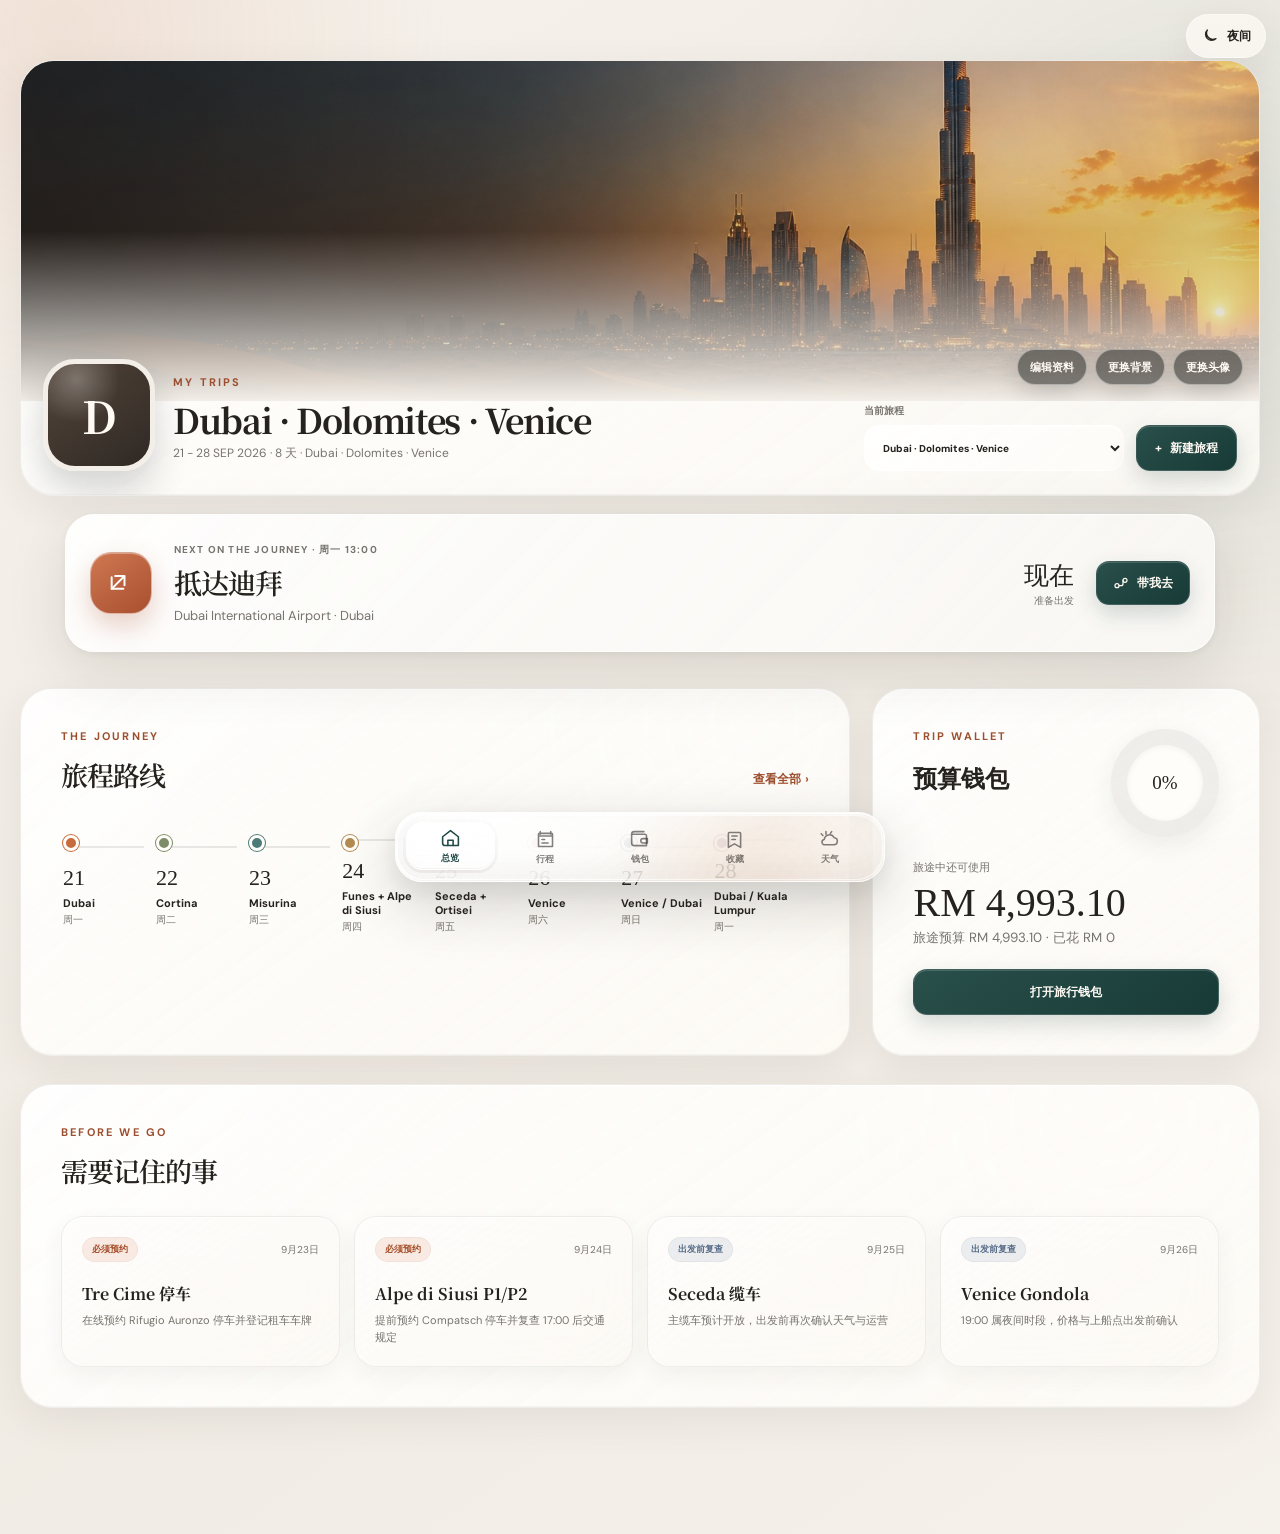
==== via26/dist-standalone.html @ f1378a46 "Rename wallet heading" ====
<!doctype html>
<html lang="zh-Hans">
  <head>
    <meta charset="UTF-8" />
    <meta name="viewport" content="width=device-width, initial-scale=1.0, viewport-fit=cover" />
    <meta name="theme-color" content="#f3efe8" />
    <meta name="apple-mobile-web-app-capable" content="yes" />
    <meta name="apple-mobile-web-app-status-bar-style" content="black-translucent" />
    <meta name="apple-mobile-web-app-title" content="旅行助手" />
    <meta name="description" content="可以建立多趟旅程、记录预算、收藏灵感与查看每日行程的旅行助手。" />
    <link rel="icon" href="./icon-192.png" sizes="192x192" type="image/png" />
    <style>
@import url("https://fonts.googleapis.com/css2?family=DM+Sans:wght@400;500;600;700&family=Noto+Serif+SC:wght@500;600;700&display=swap");

:root {
  color-scheme: light;
  --ink: #173f3a;
  --ink-2: #31534e;
  --paper: #f4f0e7;
  --paper-deep: #e9e1d4;
  --card: rgba(255, 253, 248, 0.9);
  --white: #fffdf8;
  --muted: #7c817c;
  --line: rgba(23, 63, 58, 0.12);
  --orange: #d47745;
  --orange-dark: #b95d31;
  --sage: #8f9d87;
  --blue: #677f9e;
  --shadow: 0 18px 50px rgba(55, 48, 38, 0.09);
  --shadow-soft: 0 8px 28px rgba(55, 48, 38, 0.07);
  --radius-lg: 30px;
  --radius-md: 22px;
  --radius-sm: 14px;
  --safe-bottom: env(safe-area-inset-bottom, 0px);
  --photo-rgb: 76, 112, 104;
  --photo-soft-rgb: 160, 176, 168;
  --photo-deep-rgb: 36, 54, 50;
  --on-image: #fffaf2;
  --on-image-muted: rgba(255, 250, 242, 0.82);
  --on-image-soft: rgba(255, 250, 242, 0.64);
  --scene-dubai-image: url("[data-uri]");
  --scene-dolomites-image: url("[data-uri]");
  --scene-venice-image: url("[data-uri]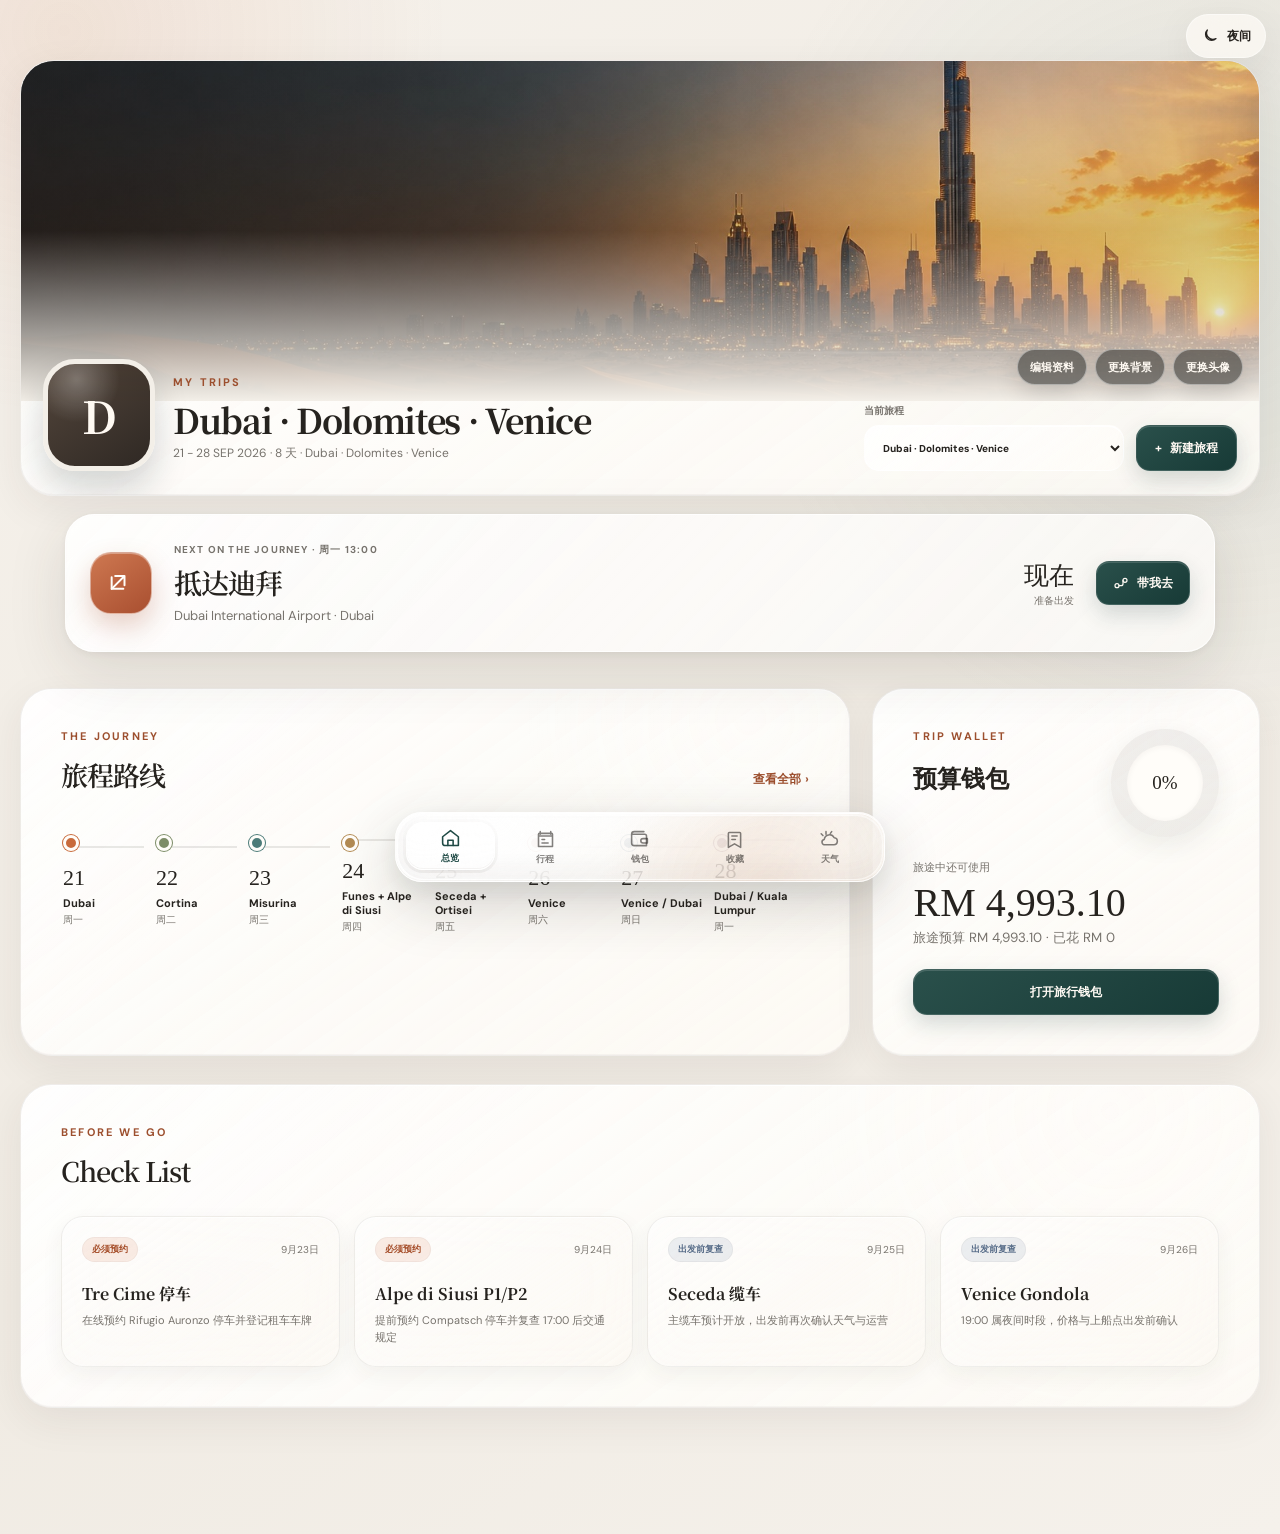
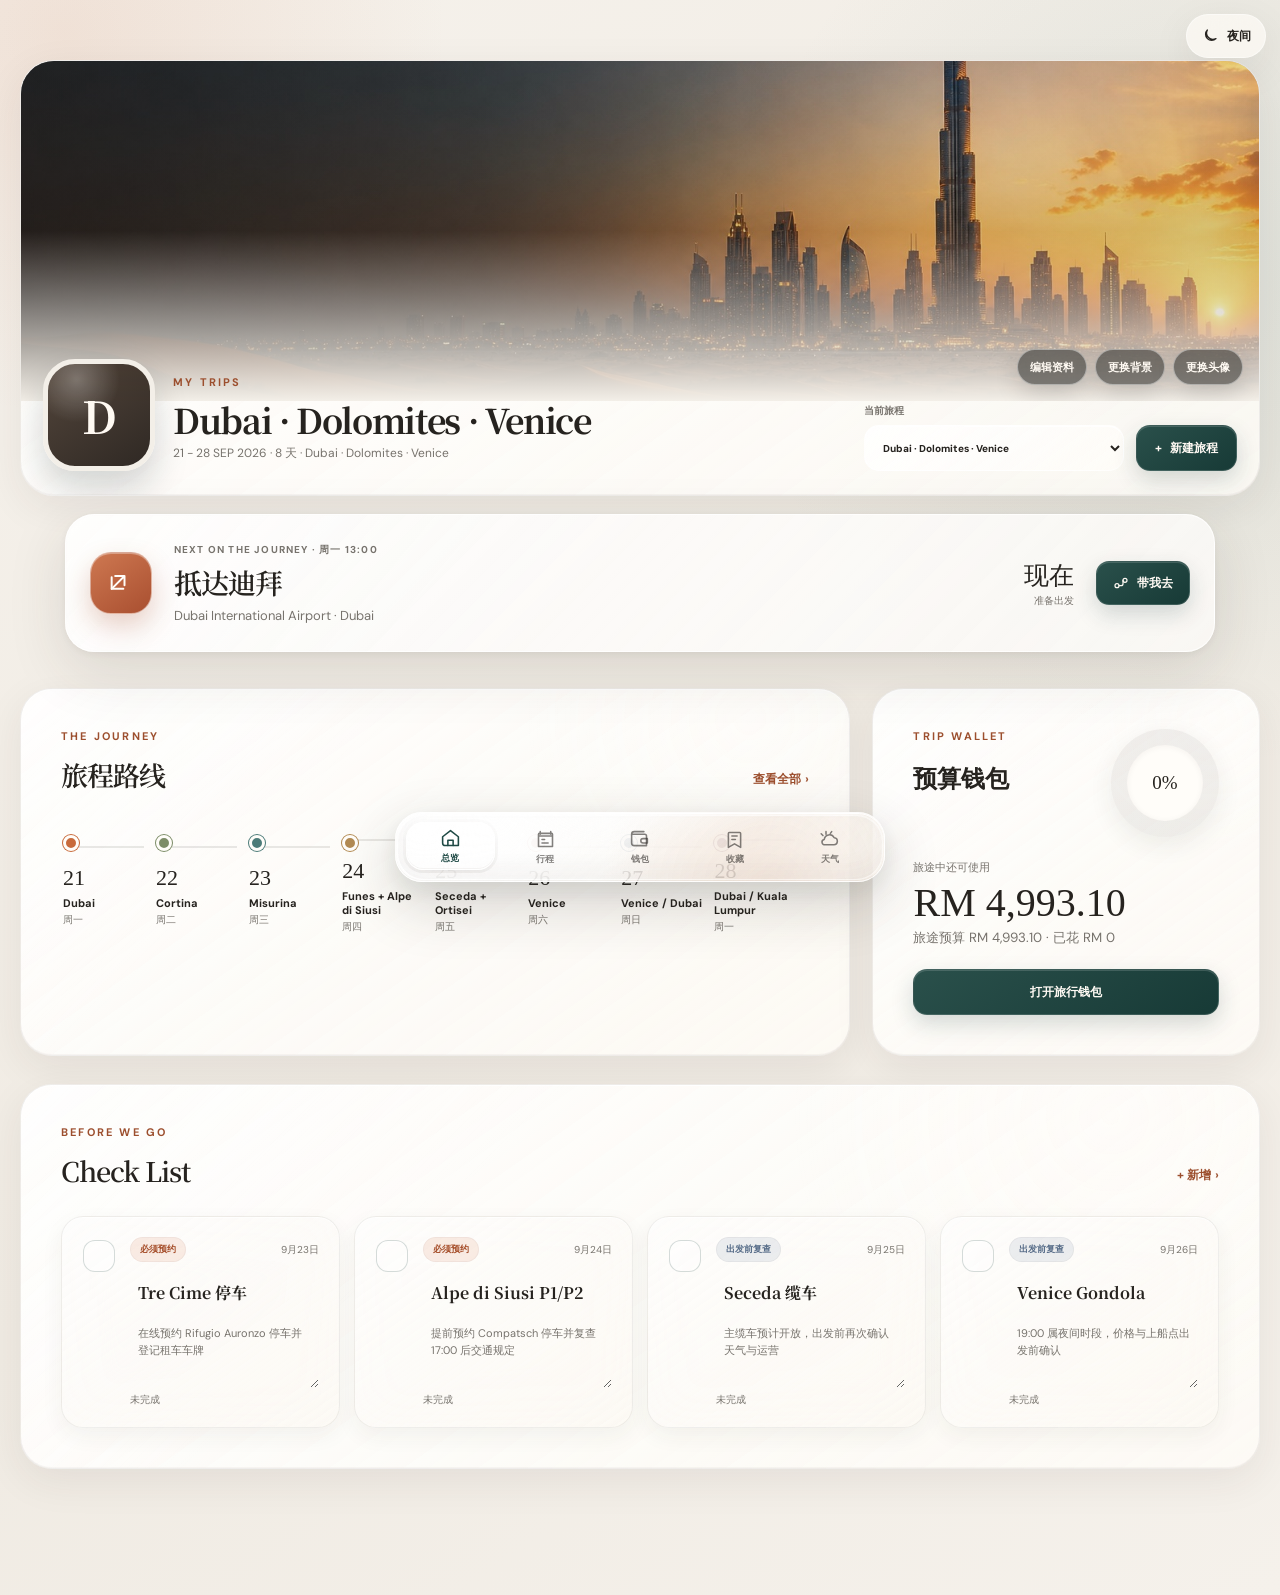
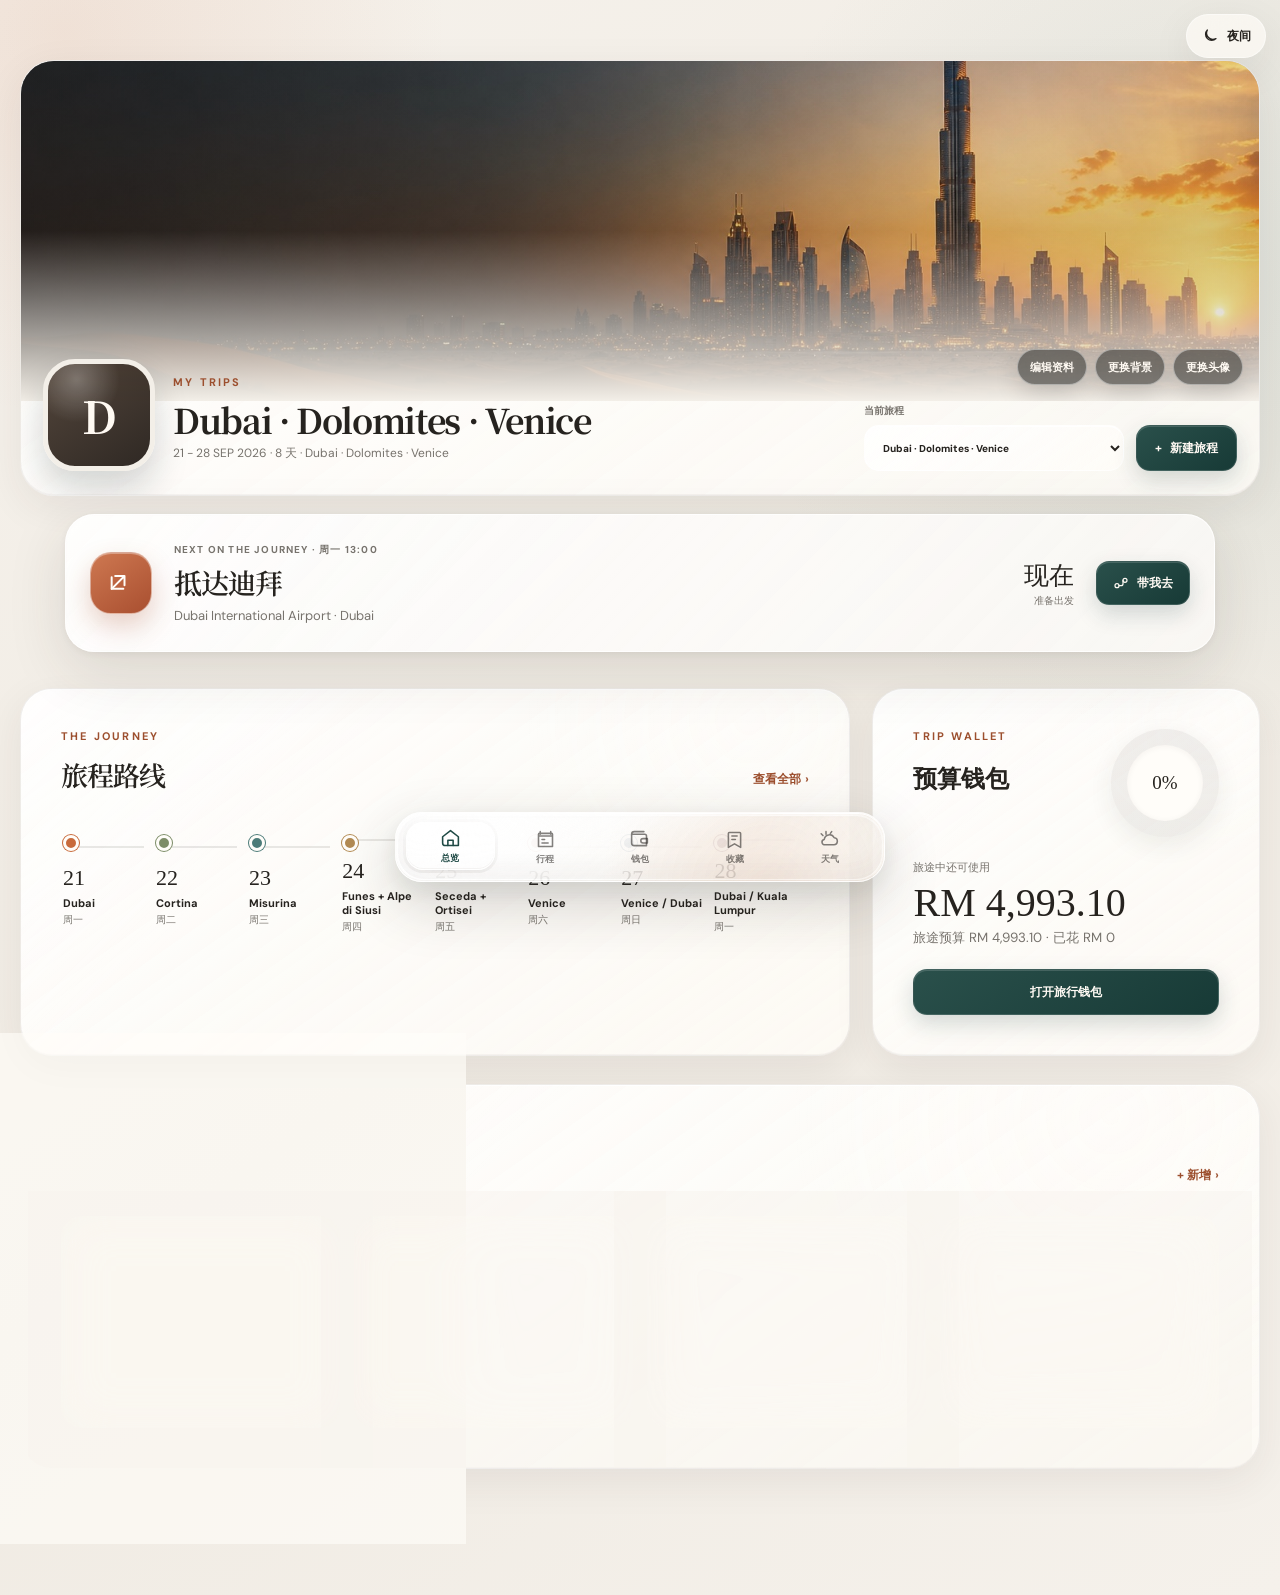
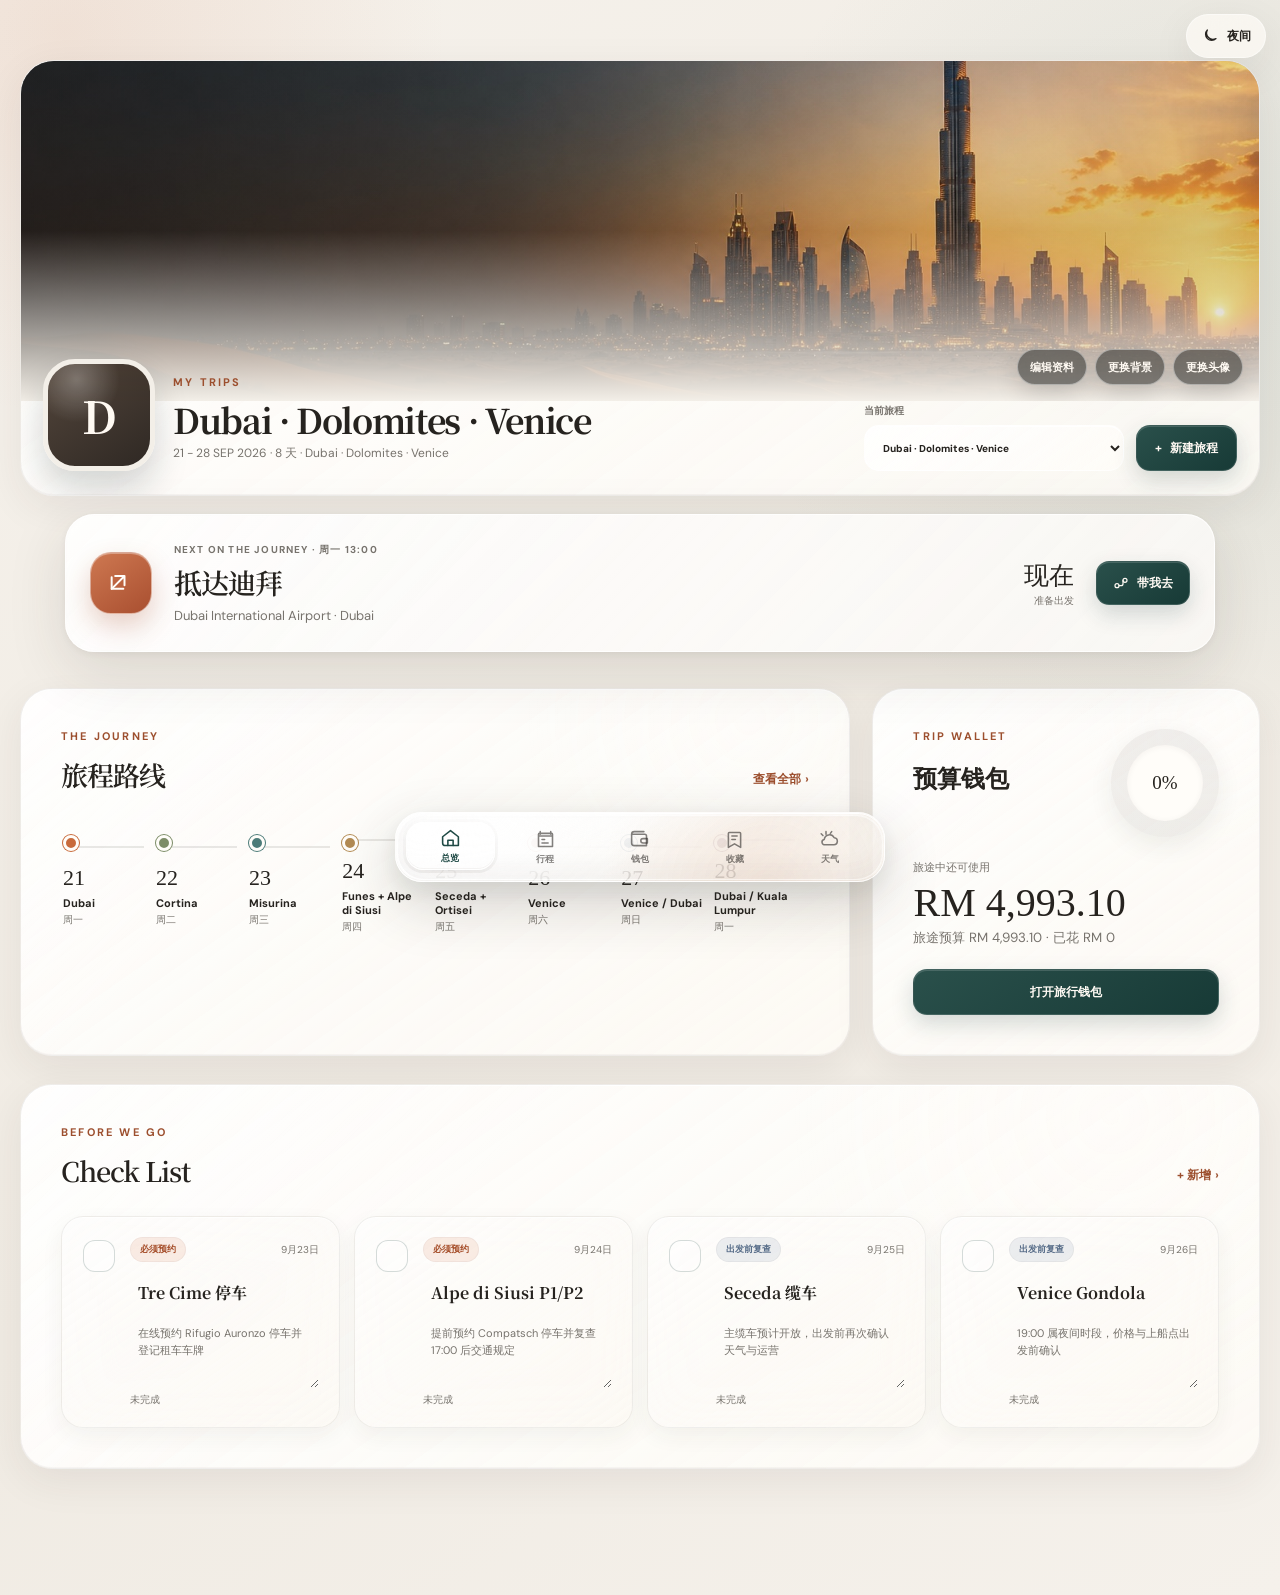
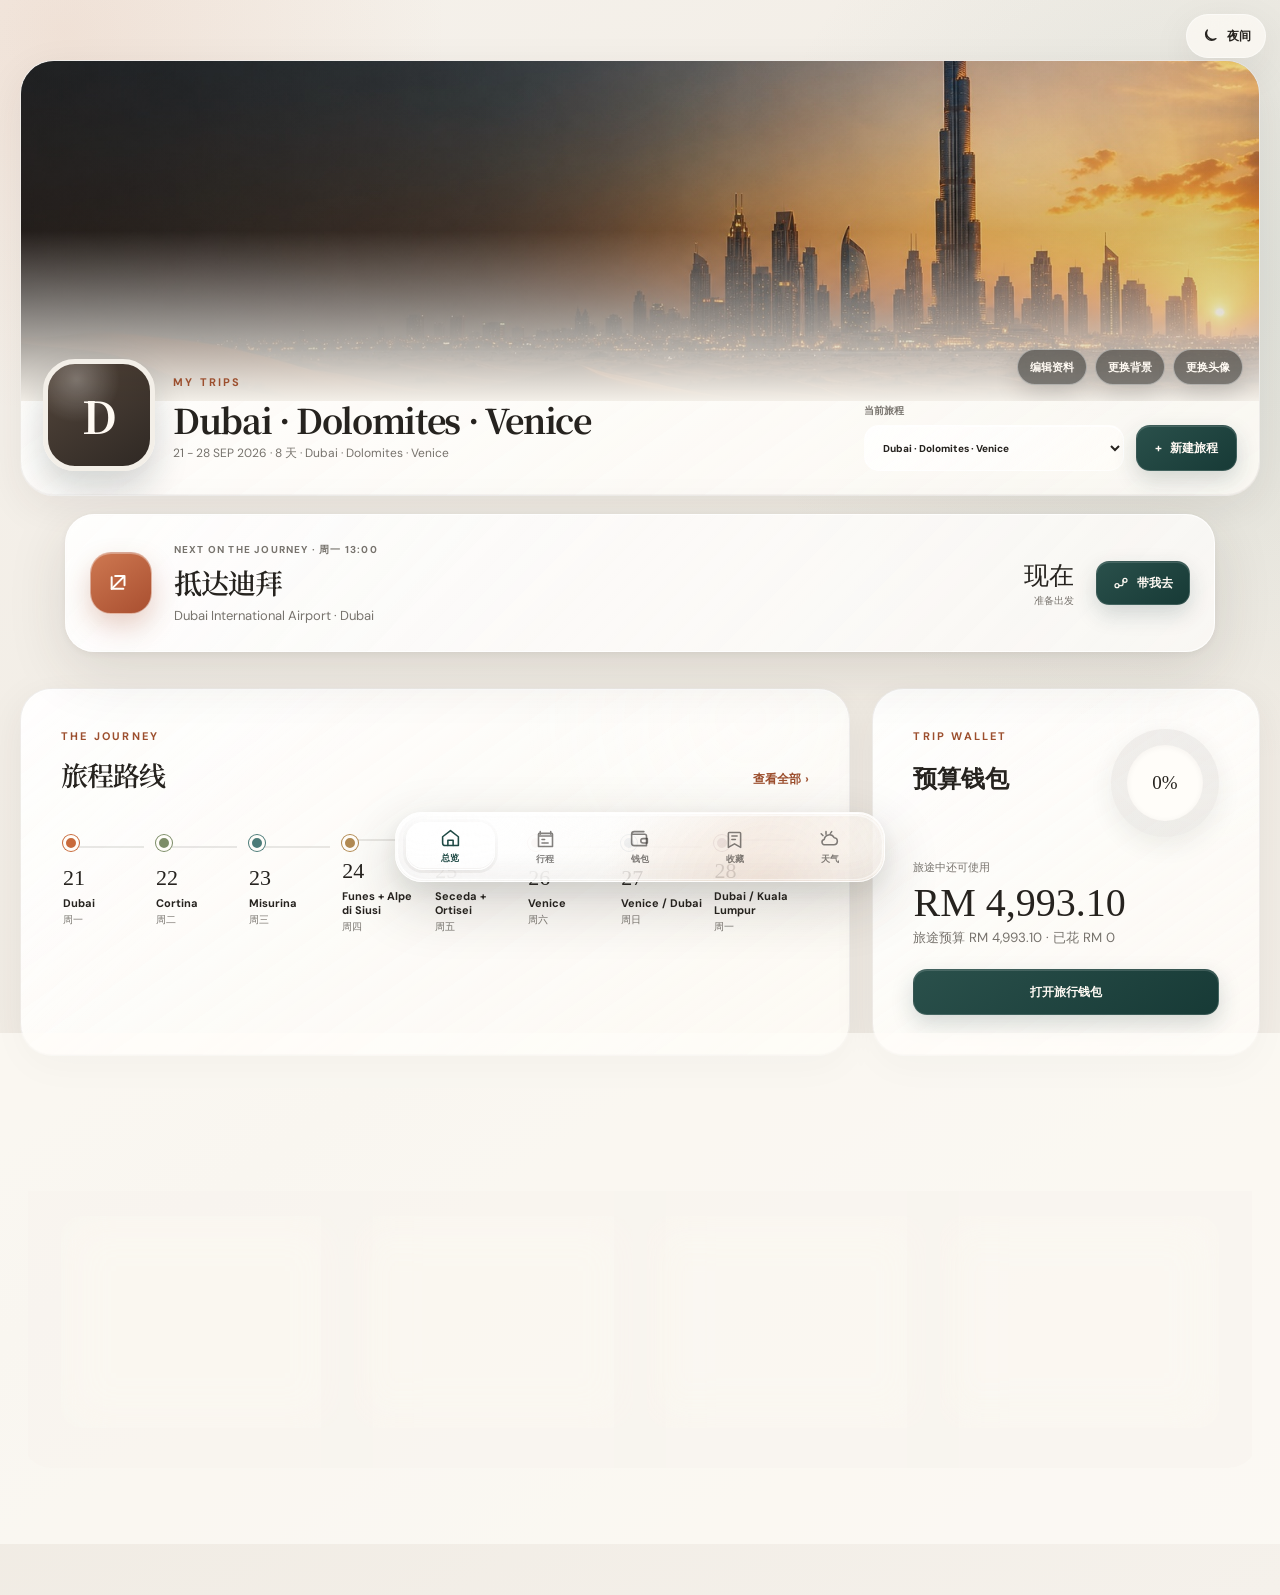
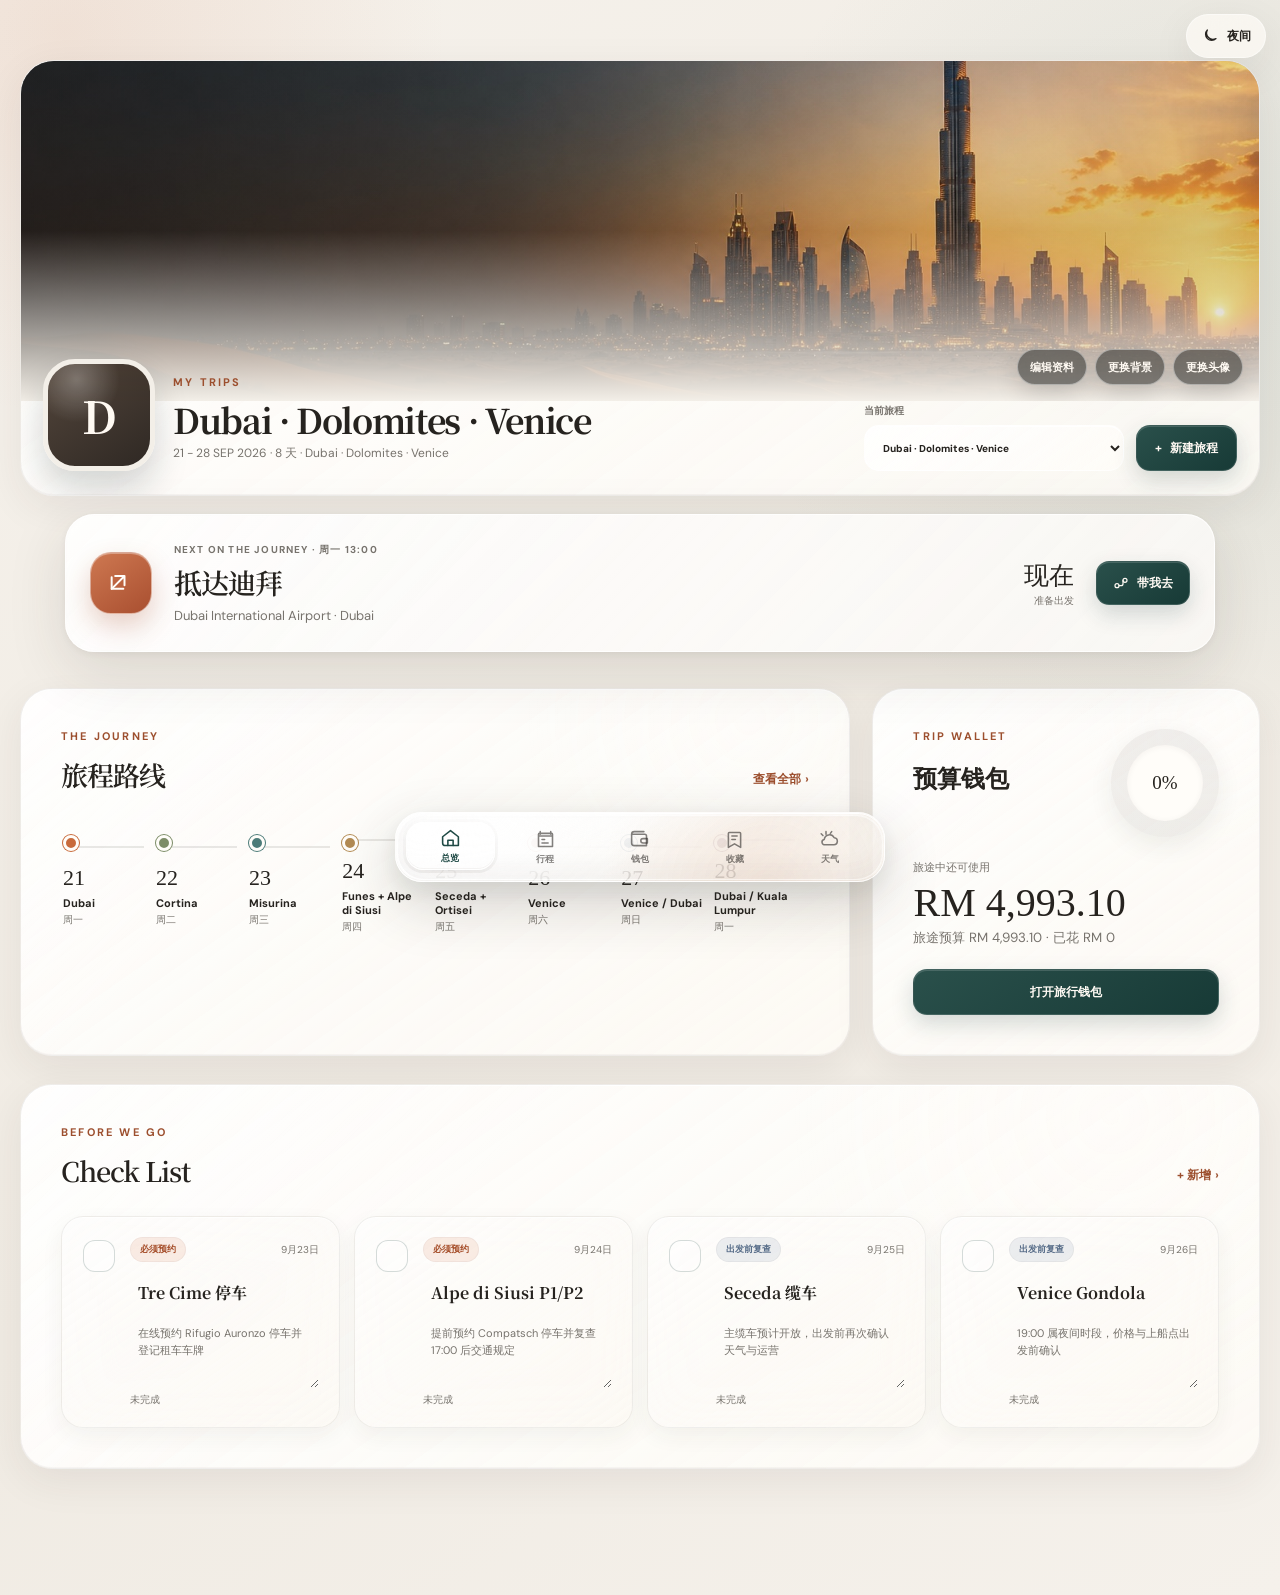
